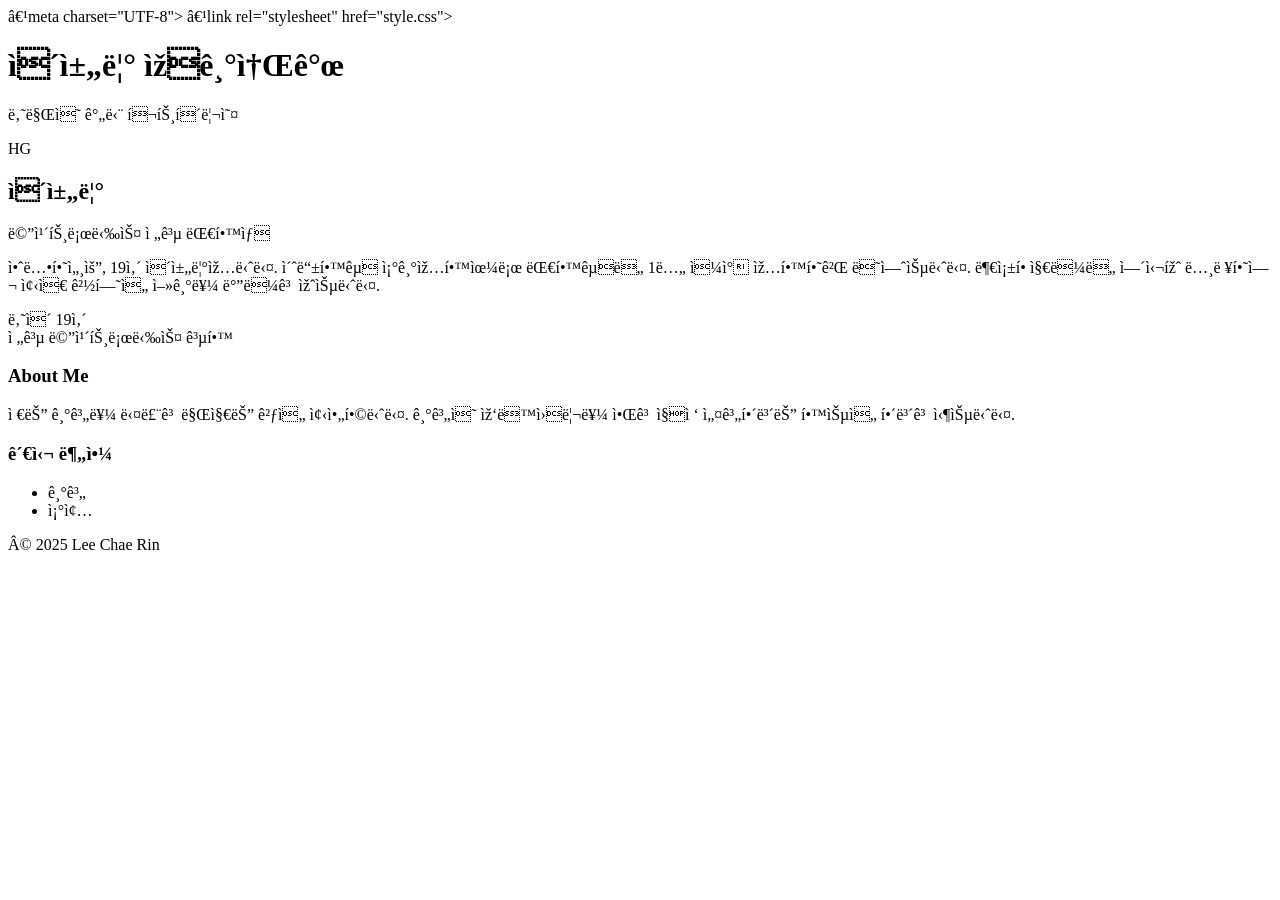
==== index.html @ 96788f32 "Update index.html" ====
<!DOCTYPE html>
<html lang="ko">
<head>
    ‹meta charset="UTF-8">
    <title>이채린 자기소개 홈페이지</titLe>
   ‹link rel="stylesheet" href="style.css">
</head>
<body>
    <div class="page">
        <header class="header">
         <h1>이채린 자기소개</h1>
      
         <p class="Subtitle">나만의 간단 포트폴리오</p>
        </header>
    
        <main class="container"> 
            <section class="profile-card">
                <div class="profile-Left">
                    <div class="avatar">
                        <span>HG</span>
                   </div>
               </div>
               <div class="profile-right">
                   <h2>이채린</h2>    
                   <p class="profile-role">메카트로닉스 전공 대학생 </p>
                   <p class="profile-summary">
                       안녕하세요, 19살 이채린입니다. 초등학교 조기입학으로 대학교도 1년 일찍 입학하게 되었습니다.
                       부족할지라도 열심히 노력하여 좋은 경험을 얻기를 바라고 있습니다.
                    </p>

                    <div class="info-grid">
                        <div class="info-item">
                            <span class="info-label">나이</span>
                            <span class="info-value">19살</span>
                        </div>
                        <div class="info-item">
                            <span class="info-label">전공</span>
                            <span class="info-value">메카트로닉스 공학</span>                    
                        </div>
                    </div>
                </div>
            <section>

            <section class="section-card">
                <h3>About Me</h3>
                <p>
                    저는 기계를 다루고 만지는 것을 좋아합니다. 기계의 작동원리를 알고 직접 설계해보는 학습을 해보고 싶습니다.
                </p>
           </section>

           <section class="section-card">
               <h3>관심 분야</h3>
               <ul class="tag-list">
                   <li class="tag">기계</li>
                   <li class="tag">조종</li>                  
                </ul>
            </section>

            <footer class="footer">
                <p>© 2025 Lee Chae Rin</p>
            </footer>
        <main>
    <div>
<body>
</html>
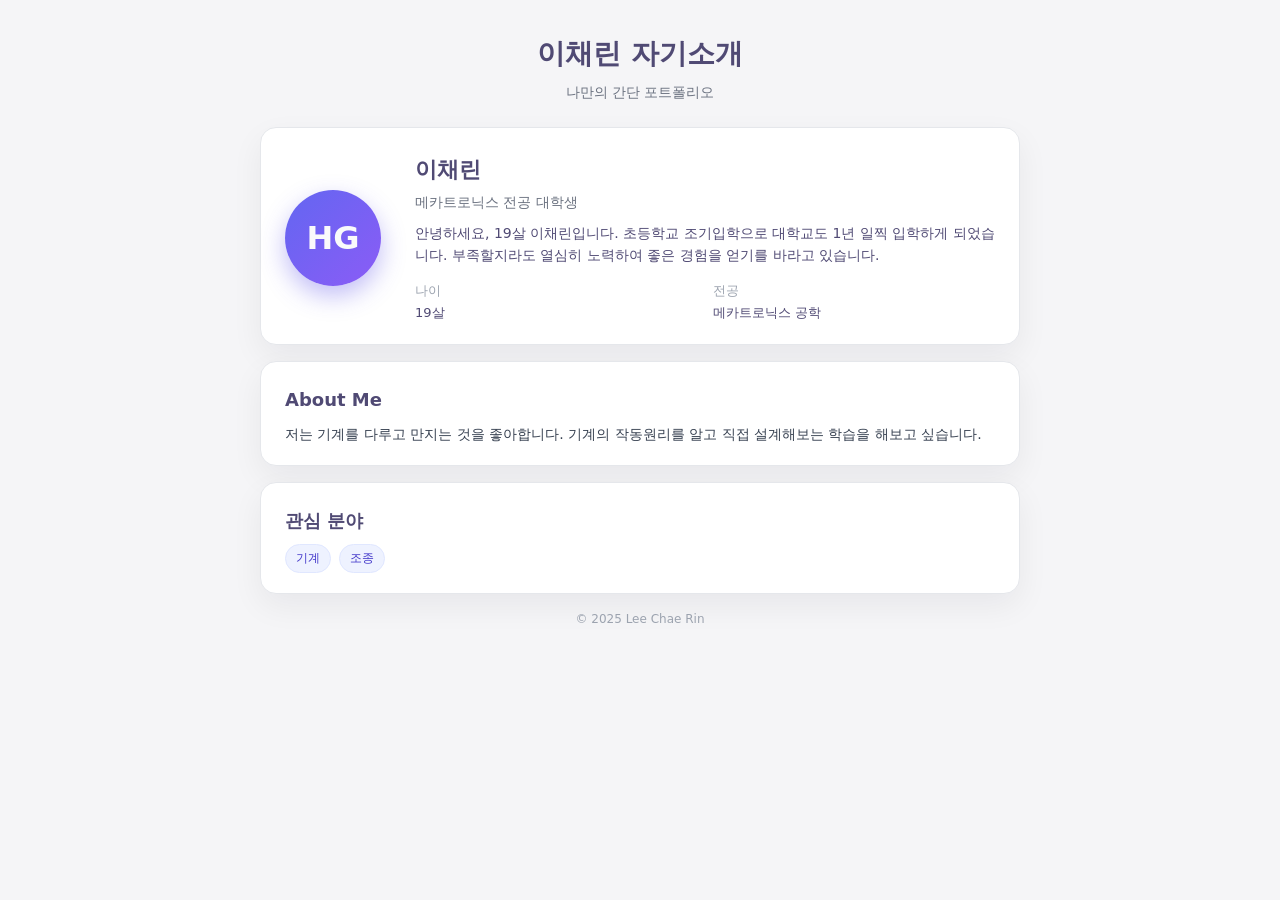
==== commit 4a3ab84f: "Add files via upload" ====
--- a/index.html
+++ b/index.html
@@ -1,21 +1,21 @@
 <!DOCTYPE html>
 <html lang="ko">
 <head>
-    ‹meta charset="UTF-8">
-    <title>이채린 자기소개 홈페이지</titLe>
-   ‹link rel="stylesheet" href="style.css">
+    <meta charset="UTF-8">
+    <title>이채린 자기소개 홈페이지</title>
+   <link rel="stylesheet" href="style.css">
 </head>
+
 <body>
     <div class="page">
         <header class="header">
-         <h1>이채린 자기소개</h1>
-      
-         <p class="Subtitle">나만의 간단 포트폴리오</p>
+            <h1>이채린 자기소개</h1>
+            <p class="subtitle">나만의 간단 포트폴리오</p>
         </header>
     
         <main class="container"> 
             <section class="profile-card">
-                <div class="profile-Left">
+                <div class="profile-left">
                     <div class="avatar">
                         <span>HG</span>
                    </div>
@@ -39,7 +39,7 @@
                         </div>
                     </div>
                 </div>
-            <section>
+            </section>
 
             <section class="section-card">
                 <h3>About Me</h3>
@@ -59,10 +59,7 @@
             <footer class="footer">
                 <p>© 2025 Lee Chae Rin</p>
             </footer>
-        <main>
-    <div>
-<body>
-</html>
-
-
-
+        </main>
+    </div>
+</body>
+</html>
--- a/style.css
+++ b/style.css
@@ -0,0 +1,146 @@
+* {
+    box-sizing: border-box; 
+    margin: 0;
+    padding: 0;
+}
+
+body {
+    font-family: system-ui, -apple-system, system-ui, -apple-system, BlinkMacSystemFont, 'Segoe UI', Roboto, Oxygen, Ubuntu, Cantarell, 'Open Sans', 'Helvetica Neue', 
+     sans-serif; 
+    background-color: #f5f5f7; 
+    color: #504a74; 
+    line-height: 1.6;
+}
+
+.page {
+    min-height: 100vh; 
+    display: flex;
+    flex-direction: column; 
+    align-items: center; 
+    padding: 32px 16px;
+}
+
+.header {
+    text-align: center;
+margin-bottom: 24px;
+}
+
+.header h1 {
+    font-size: 28px;
+    margin-bottom: 4px;
+}
+
+.subtitle {
+    font-size: 14px;
+    color: #6b7280;
+}
+
+.container {
+    width: 100%;
+    max-width: 760px;
+}
+
+
+.profile-card,
+.section-card {
+    background-color: #ffffff; 
+    border-radius: 16px; 
+    padding: 24px 24px 20px; 
+    margin-bottom: 16px;
+    box-shadow: 0 12px 32px rgba(15, 23, 42, 0.06);
+    border: 1px solid #e5e7eb;
+
+}
+
+.profile-card { 
+    display: grid;
+    grid-template-columns: 110px 1fr;
+    gap: 20px;
+    align-items: center;
+}
+
+.avatar {
+    width: 96px; 
+    height: 96px; 
+    border-radius: 999px;
+    background: linear-gradient(135deg, #6366f1, #8b5cf6);
+    display: flex; 
+    align-items: center; 
+    justify-content: center;
+    color: #f9fafb;
+    font-size: 32px;
+    font-weight: 600;
+    box-shadow: 0 10px 25px rgba(79, 70, 229, 0.35);
+}
+
+.profile-right h2 {
+    font-size: 22px;
+    margin-bottom: 4px;
+}
+
+.profile-role {
+    font-size: 14px;
+    color: #6b7280;
+    margin-bottom: 8px;
+}
+
+.profile-summary {
+    font-size: 14px;
+    margin-bottom: 14px;
+}
+
+.info-grid {
+    display: grid;
+    grid-template-columns: repeat(2, minmax(0, 1fr));
+    gap: 8px 16px;
+}
+
+.info-item {
+    display: flex;
+    flex-direction: column;
+    font-size: 13px;
+}
+
+.info-label {
+    color: #9ca3af;
+    margin-bottom: 2px;
+}
+
+.info-value {
+    font-weight: 500;
+}
+
+.section-card h3 {
+    font-size: 18px;
+    margin-bottom: 8px;
+}
+
+.section-card p {
+    font-size: 14px;
+    color: #374151;
+}
+
+
+.tag-list {
+    list-style: none;
+    display: flex;
+    flex-wrap: wrap;
+    gap: 8px;
+    margin-top: 6px;
+}
+
+.tag {
+    font-size: 12px; 
+    padding: 4px 10px; 
+    border-radius: 999px; 
+    background-color: #eef2ff; 
+    color: #4338ca;
+    border: 1px solid #e0e7ff;
+}
+
+.footer {
+    text-align: center; 
+    margin-top: 12px; 
+    font-size: 12px;
+    color: #9ca3af;
+}
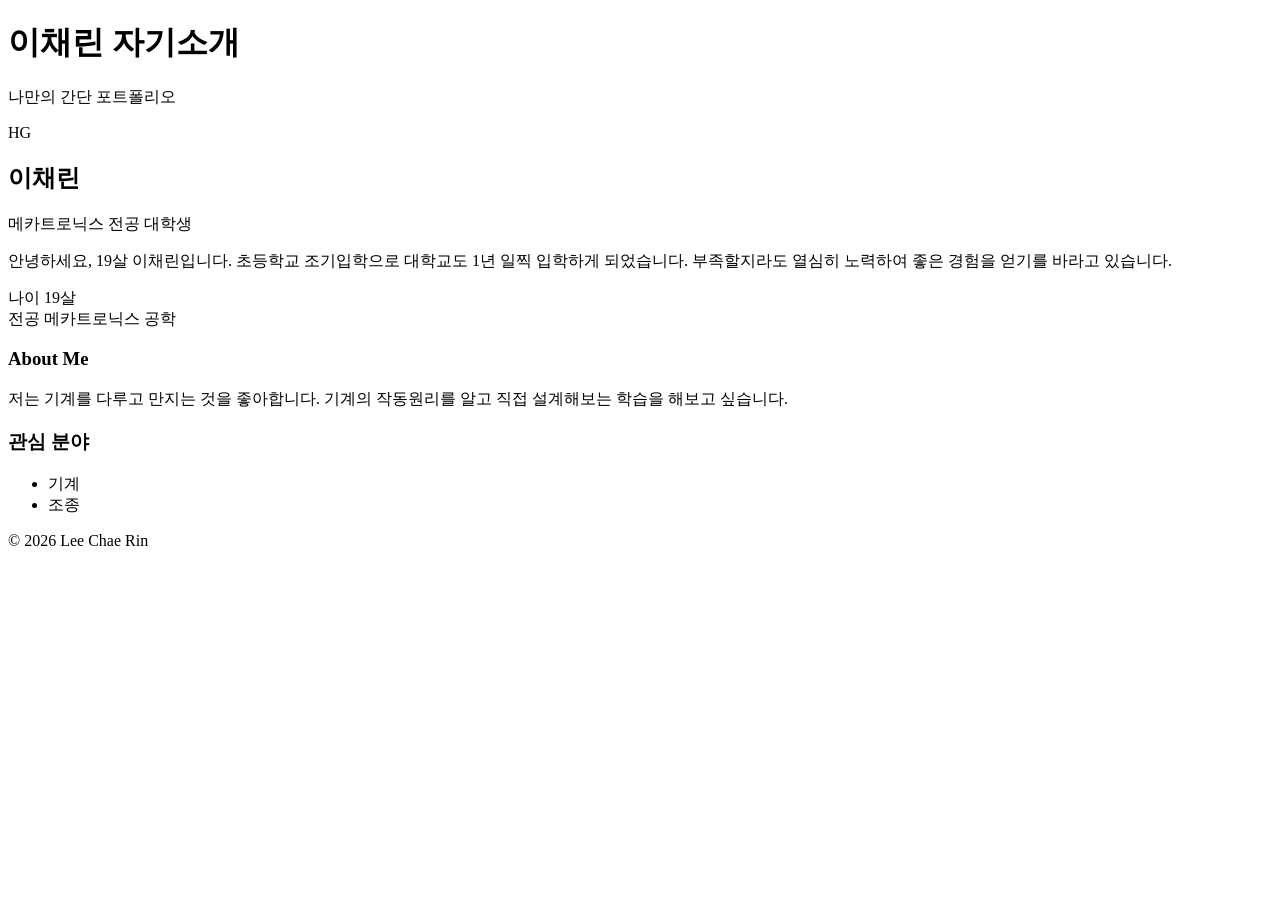
==== commit 6cb4825f: "Update and rename index.html.html to index.html" ====
--- a/index.html
+++ b/index.html
@@ -57,9 +57,9 @@
             </section>
 
             <footer class="footer">
-                <p>© 2025 Lee Chae Rin</p>
+                <p>© 2026 Lee Chae Rin</p>
             </footer>
         </main>
     </div>
 </body>
-</html>+</html>
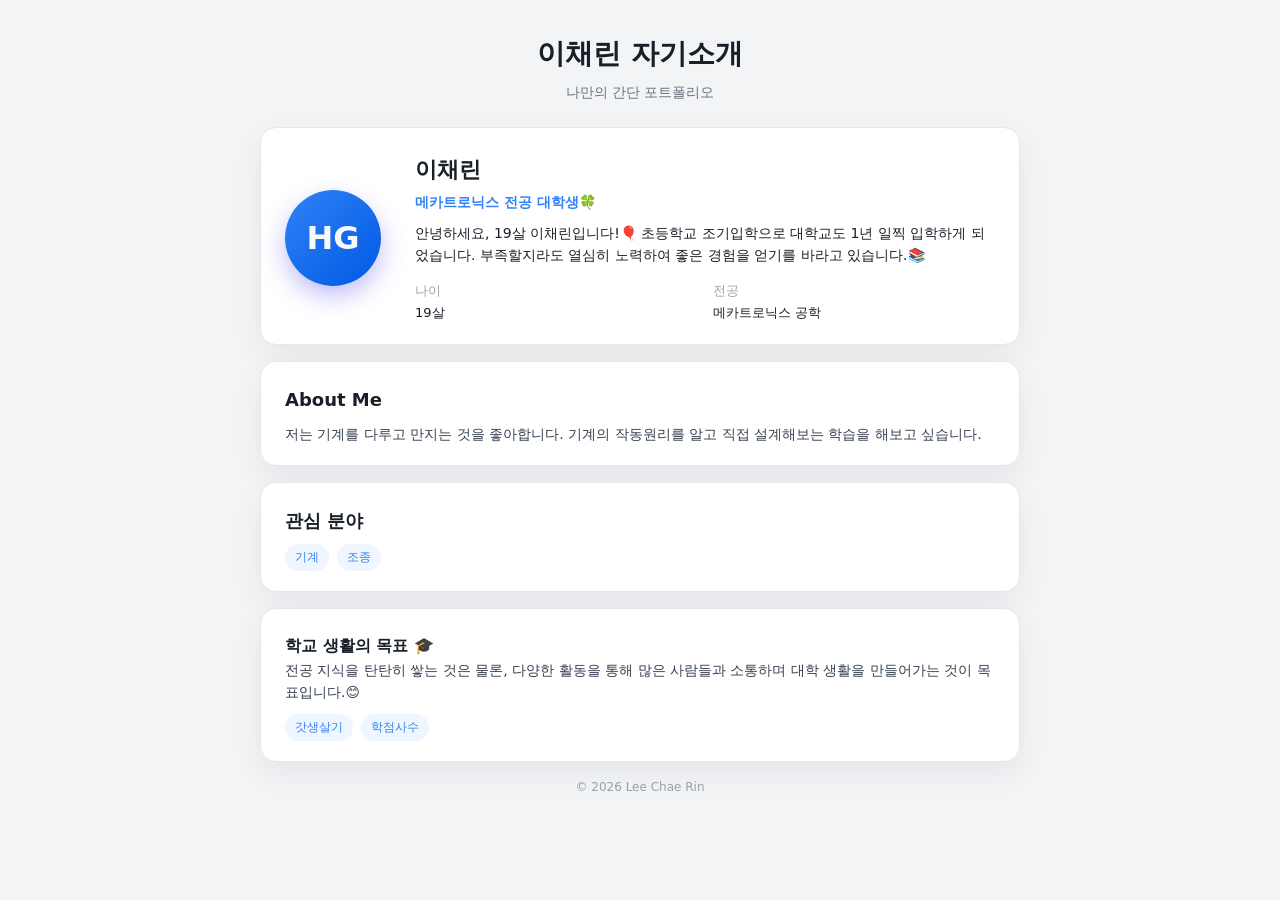
==== commit 6413142f: "Update index.html" ====
--- a/index.html
+++ b/index.html
@@ -14,7 +14,7 @@
         </header>
     
         <main class="container"> 
-            <section class="profile-card">
+            <section class="profile-card delay-1">
                 <div class="profile-left">
                     <div class="avatar">
                         <span>HG</span>
@@ -22,10 +22,10 @@
                </div>
                <div class="profile-right">
                    <h2>이채린</h2>    
-                   <p class="profile-role">메카트로닉스 전공 대학생 </p>
+                   <p class="profile-role">메카트로닉스 전공 대학생🍀 </p>
                    <p class="profile-summary">
-                       안녕하세요, 19살 이채린입니다. 초등학교 조기입학으로 대학교도 1년 일찍 입학하게 되었습니다.
-                       부족할지라도 열심히 노력하여 좋은 경험을 얻기를 바라고 있습니다.
+                       안녕하세요, 19살 이채린입니다!🎈 초등학교 조기입학으로 대학교도 1년 일찍 입학하게 되었습니다.
+                       부족할지라도 열심히 노력하여 좋은 경험을 얻기를 바라고 있습니다.📚
                     </p>
 
                     <div class="info-grid">
@@ -41,14 +41,14 @@
                 </div>
             </section>
 
-            <section class="section-card">
+            <section class="section-card delay-2">
                 <h3>About Me</h3>
                 <p>
                     저는 기계를 다루고 만지는 것을 좋아합니다. 기계의 작동원리를 알고 직접 설계해보는 학습을 해보고 싶습니다.
                 </p>
            </section>
 
-           <section class="section-card">
+           <section class="section-card delay-3">
                <h3>관심 분야</h3>
                <ul class="tag-list">
                    <li class="tag">기계</li>
@@ -56,6 +56,18 @@
                 </ul>
             </section>
 
+            <section class="section-card delay-4">
+                <h4>학교 생활의 목표 🎓</h4>
+                <p>
+                    전공 지식을 탄탄히 쌓는 것은 물론, 다양한 활동을 통해 
+                    많은 사람들과 소통하며 대학 생활을 만들어가는 것이 목표입니다.😊
+    </p>
+    <div class="tag-list" style="margin-top: 10px; display: flex; gap: 8px;">
+        <span class="tag">갓생살기</span>
+        <span class="tag">학점사수</span>
+    </div>
+</section>
+            
             <footer class="footer">
                 <p>© 2026 Lee Chae Rin</p>
             </footer>
@@ -63,3 +75,4 @@
     </div>
 </body>
 </html>
+
--- a/style.css
+++ b/style.css
@@ -0,0 +1,179 @@
+* {
+    box-sizing: border-box; 
+    margin: 0;
+    padding: 0;
+}
+
+body {
+    font-family: system-ui, -apple-system, system-ui, -apple-system, BlinkMacSystemFont, 'Segoe UI', Roboto, Oxygen, Ubuntu, Cantarell, 'Open Sans', 'Helvetica Neue', 
+     sans-serif; 
+    background-color: #f2f4f6; 
+    color: #191f28; 
+    line-height: 1.6;
+}
+
+.page {
+    min-height: 100vh; 
+    display: flex;
+    flex-direction: column; 
+    align-items: center; 
+    padding: 32px 16px;
+}
+
+.header {
+    text-align: center;
+margin-bottom: 24px;
+}
+
+.header h1 {
+    font-size: 28px;
+    margin-bottom: 4px;
+}
+
+.subtitle {
+    font-size: 14px;
+    color: #6b7280;
+}
+
+.container {
+    width: 100%;
+    max-width: 760px;
+}
+
+
+.profile-card,
+.section-card {
+    background-color: #ffffff; 
+    border-radius: 16px; 
+    padding: 24px 24px 20px; 
+    margin-bottom: 16px;
+    box-shadow: 0 12px 32px rgba(15, 23, 42, 0.06);
+    border: 1px solid #e5e7eb;
+
+}
+
+.profile-card { 
+    display: grid;
+    grid-template-columns: 110px 1fr;
+    gap: 20px;
+    align-items: center;
+}
+
+.avatar {
+    width: 96px; 
+    height: 96px; 
+    border-radius: 999px;
+    background: linear-gradient(135deg, #3182f6, #0059e3);
+    display: flex; 
+    align-items: center; 
+    justify-content: center;
+    color: #f9fafb;
+    font-size: 32px;
+    font-weight: 600;
+    box-shadow: 0 10px 25px rgba(79, 70, 229, 0.35);
+}
+
+.profile-right h2 {
+    font-size: 22px;
+    color: #191f28;
+    margin-bottom: 4px;
+    font-weight: 700;
+}
+
+.profile-role {
+    font-size: 14px;
+    color: #3182f6;
+    margin-bottom: 8px;
+    font-weight: 600;
+}
+
+.profile-summary {
+    font-size: 14px;
+    margin-bottom: 14px;
+}
+
+.info-grid {
+    display: grid;
+    grid-template-columns: repeat(2, minmax(0, 1fr));
+    gap: 8px 16px;
+}
+
+.info-item {
+    display: flex;
+    flex-direction: column;
+    font-size: 13px;
+}
+
+.info-label {
+    color: #9ca3af;
+    margin-bottom: 2px;
+}
+
+.info-value {
+    font-weight: 500;
+}
+
+.section-card h3 {
+    font-size: 18px;
+    margin-bottom: 8px;
+}
+
+.section-card p {
+    font-size: 14px;
+    color: #374151;
+}
+
+
+.tag-list {
+    list-style: none;
+    display: flex;
+    flex-wrap: wrap;
+    gap: 8px;
+    margin-top: 6px;
+}
+
+.tag {
+    font-size: 12px; 
+    padding: 4px 10px; 
+    border-radius: 999px; 
+    background-color: #eff6ff; 
+    color: #3182f6;
+    border: none;
+}
+
+.footer {
+    text-align: center; 
+    margin-top: 12px; 
+    font-size: 12px;
+    color: #9ca3af;
+}
+
+@keyframes fadeInUp {
+    from {
+        opacity: 0;
+        transform: translateY(20px);
+    }
+    to {
+        opacity: 1;
+        transform: translateY(0);
+    }
+}
+
+.profile-card, .section-card {
+    animation: fadeInUp 0.8s ease-out forwards;
+    opacity: 0;
+}
+
+.profile-card { 
+    animation-delay: 0.1s; 
+}
+
+.profile-card, .section-card {
+    animation: fadeInUp 0.8s ease-out forwards;
+    opacity: 0;
+}
+
+.delay-1 { animation-delay: 0.1s !important; }
+.delay-2 { animation-delay: 0.3s !important; }
+.delay-3 { animation-delay: 0.5s !important; }
+
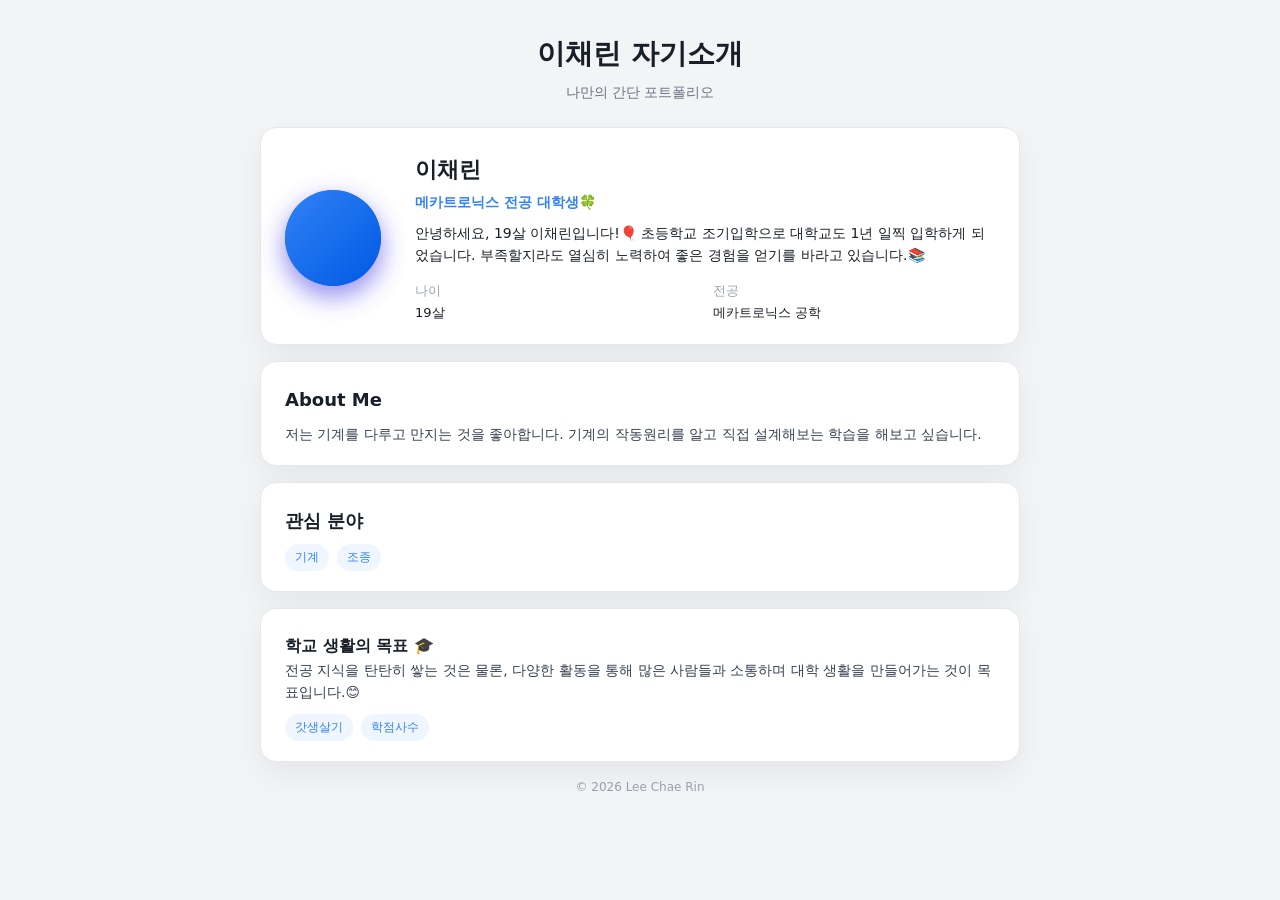
==== commit 994318f9: "Update index.html" ====
--- a/index.html
+++ b/index.html
@@ -17,7 +17,9 @@
             <section class="profile-card delay-1">
                 <div class="profile-left">
                     <div class="avatar">
-                        <span>HG</span>
+                        <div class="avatar">
+                             <div class="user-silhouette"></div>
+                        </div>
                    </div>
                </div>
                <div class="profile-right">
@@ -76,3 +78,4 @@
 </body>
 </html>
 
+
--- a/style.css
+++ b/style.css
@@ -176,4 +176,5 @@
 .delay-1 { animation-delay: 0.1s !important; }
 .delay-2 { animation-delay: 0.3s !important; }
 .delay-3 { animation-delay: 0.5s !important; }
+.delay-4 { animation-delay: 0.7s !important; }
 
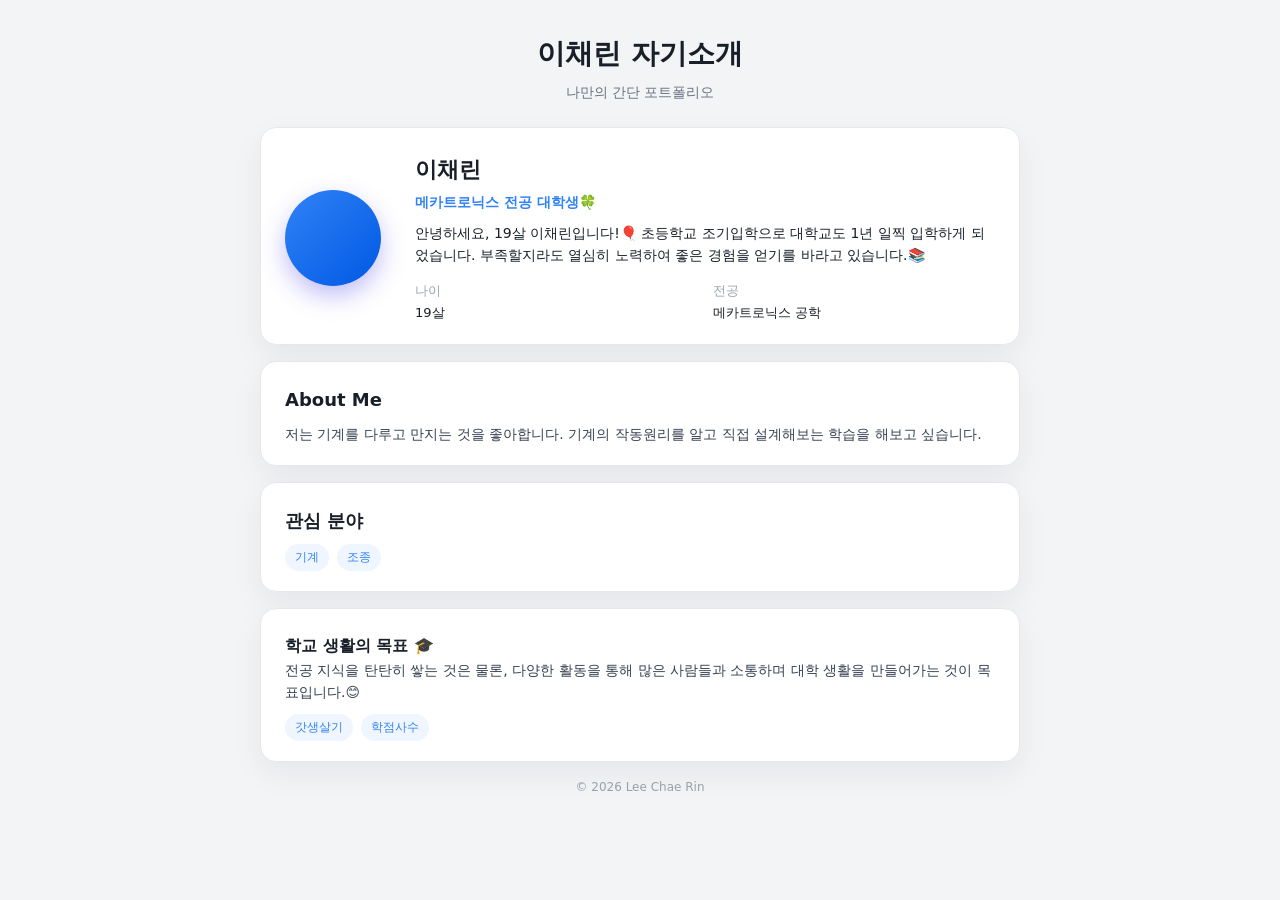
==== commit 7f9714c5: "Update index.html" ====
--- a/index.html
+++ b/index.html
@@ -17,8 +17,7 @@
             <section class="profile-card delay-1">
                 <div class="profile-left">
                     <div class="avatar">
-                        <div class="avatar">
-                             <div class="user-silhouette"></div>
+                        <div class="user-silhouette">
                         </div>
                    </div>
                </div>
@@ -78,4 +77,3 @@
 </body>
 </html>
 
-
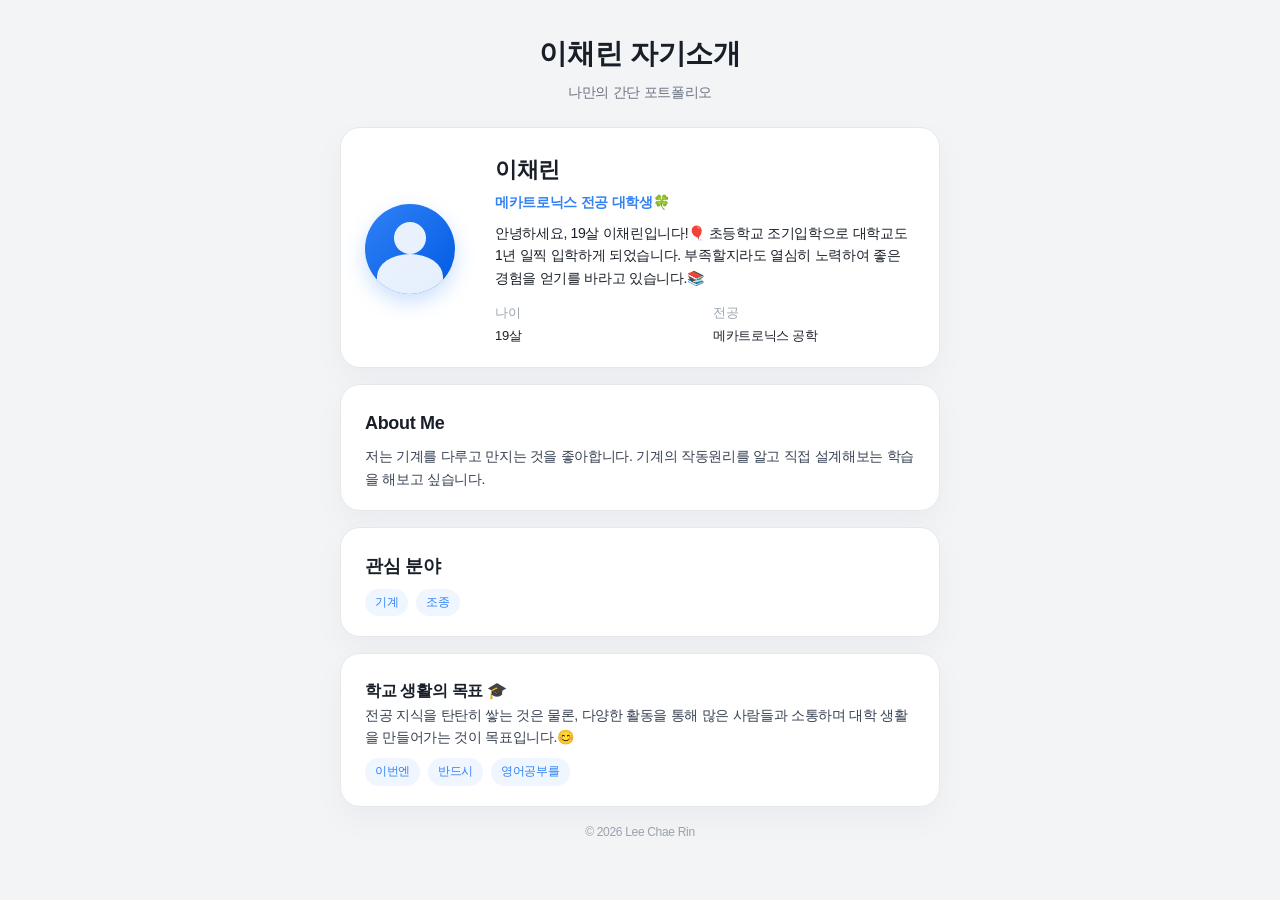
==== commit 0f09ff46: "Update index.html" ====
--- a/index.html
+++ b/index.html
@@ -64,8 +64,9 @@
                     많은 사람들과 소통하며 대학 생활을 만들어가는 것이 목표입니다.😊
     </p>
     <div class="tag-list" style="margin-top: 10px; display: flex; gap: 8px;">
-        <span class="tag">갓생살기</span>
-        <span class="tag">학점사수</span>
+        <span class="tag">이번엔</span>
+        <span class="tag">반드시</span>
+        <span class="tag">영어공부를</span>
     </div>
 </section>
             
@@ -77,3 +78,4 @@
 </body>
 </html>
 
+
--- a/style.css
+++ b/style.css
@@ -5,11 +5,11 @@
 }
 
 body {
-    font-family: system-ui, -apple-system, system-ui, -apple-system, BlinkMacSystemFont, 'Segoe UI', Roboto, Oxygen, Ubuntu, Cantarell, 'Open Sans', 'Helvetica Neue', 
-     sans-serif; 
+    font-family: -apple-system, BlinkMacSystemFont, "Apple SD Gothic Neo", "Segoe UI", Roboto, sans-serif;
     background-color: #f2f4f6; 
     color: #191f28; 
     line-height: 1.6;
+    letter-spacing: -0.02em;
 }
 
 .page {
@@ -28,6 +28,7 @@
 .header h1 {
     font-size: 28px;
     margin-bottom: 4px;
+    font-weight: 800;
 }
 
 .subtitle {
@@ -37,19 +38,18 @@
 
 .container {
     width: 100%;
-    max-width: 760px;
+    max-width: 600px;
 }
 
 
 .profile-card,
 .section-card {
     background-color: #ffffff; 
-    border-radius: 16px; 
+    border-radius: 20px; 
     padding: 24px 24px 20px; 
     margin-bottom: 16px;
-    box-shadow: 0 12px 32px rgba(15, 23, 42, 0.06);
+    box-shadow: 0 12px 32px rgba(15, 23, 42, 0.04);
     border: 1px solid #e5e7eb;
-
 }
 
 .profile-card { 
@@ -60,17 +60,40 @@
 }
 
 .avatar {
-    width: 96px; 
-    height: 96px; 
-    border-radius: 999px;
+    width: 90px; 
+    height: 90px; 
+    border-radius: 50%;
     background: linear-gradient(135deg, #3182f6, #0059e3);
-    display: flex; 
-    align-items: center; 
+    position: relative;
+    overflow: hidden;
+    display: flex;
+    align-items: flex-end;
     justify-content: center;
-    color: #f9fafb;
-    font-size: 32px;
-    font-weight: 600;
-    box-shadow: 0 10px 25px rgba(79, 70, 229, 0.35);
+    box-shadow: 0 8px 20px rgba(49, 130, 246, 0.25);
+}
+
+.user-silhouette::before {
+    content: "";
+    position: absolute;
+    width: 32px;
+    height: 32px;
+    background-color: rgba(255, 255, 255, 0.9);
+    border-radius: 50%;
+    top: 18px;
+    left: 50%;
+    transform: translateX(-50%);
+}
+
+.user-silhouette::after {
+    content: "";
+    position: absolute;
+    width: 66px;
+    height: 45px;
+    background-color: rgba(255, 255, 255, 0.9);
+    border-radius: 50% 50% 0 0;
+    bottom: -5px;
+    left: 50%;
+    transform: translateX(-50%);
 }
 
 .profile-right h2 {
@@ -178,3 +201,4 @@
 .delay-3 { animation-delay: 0.5s !important; }
 .delay-4 { animation-delay: 0.7s !important; }
 
+
